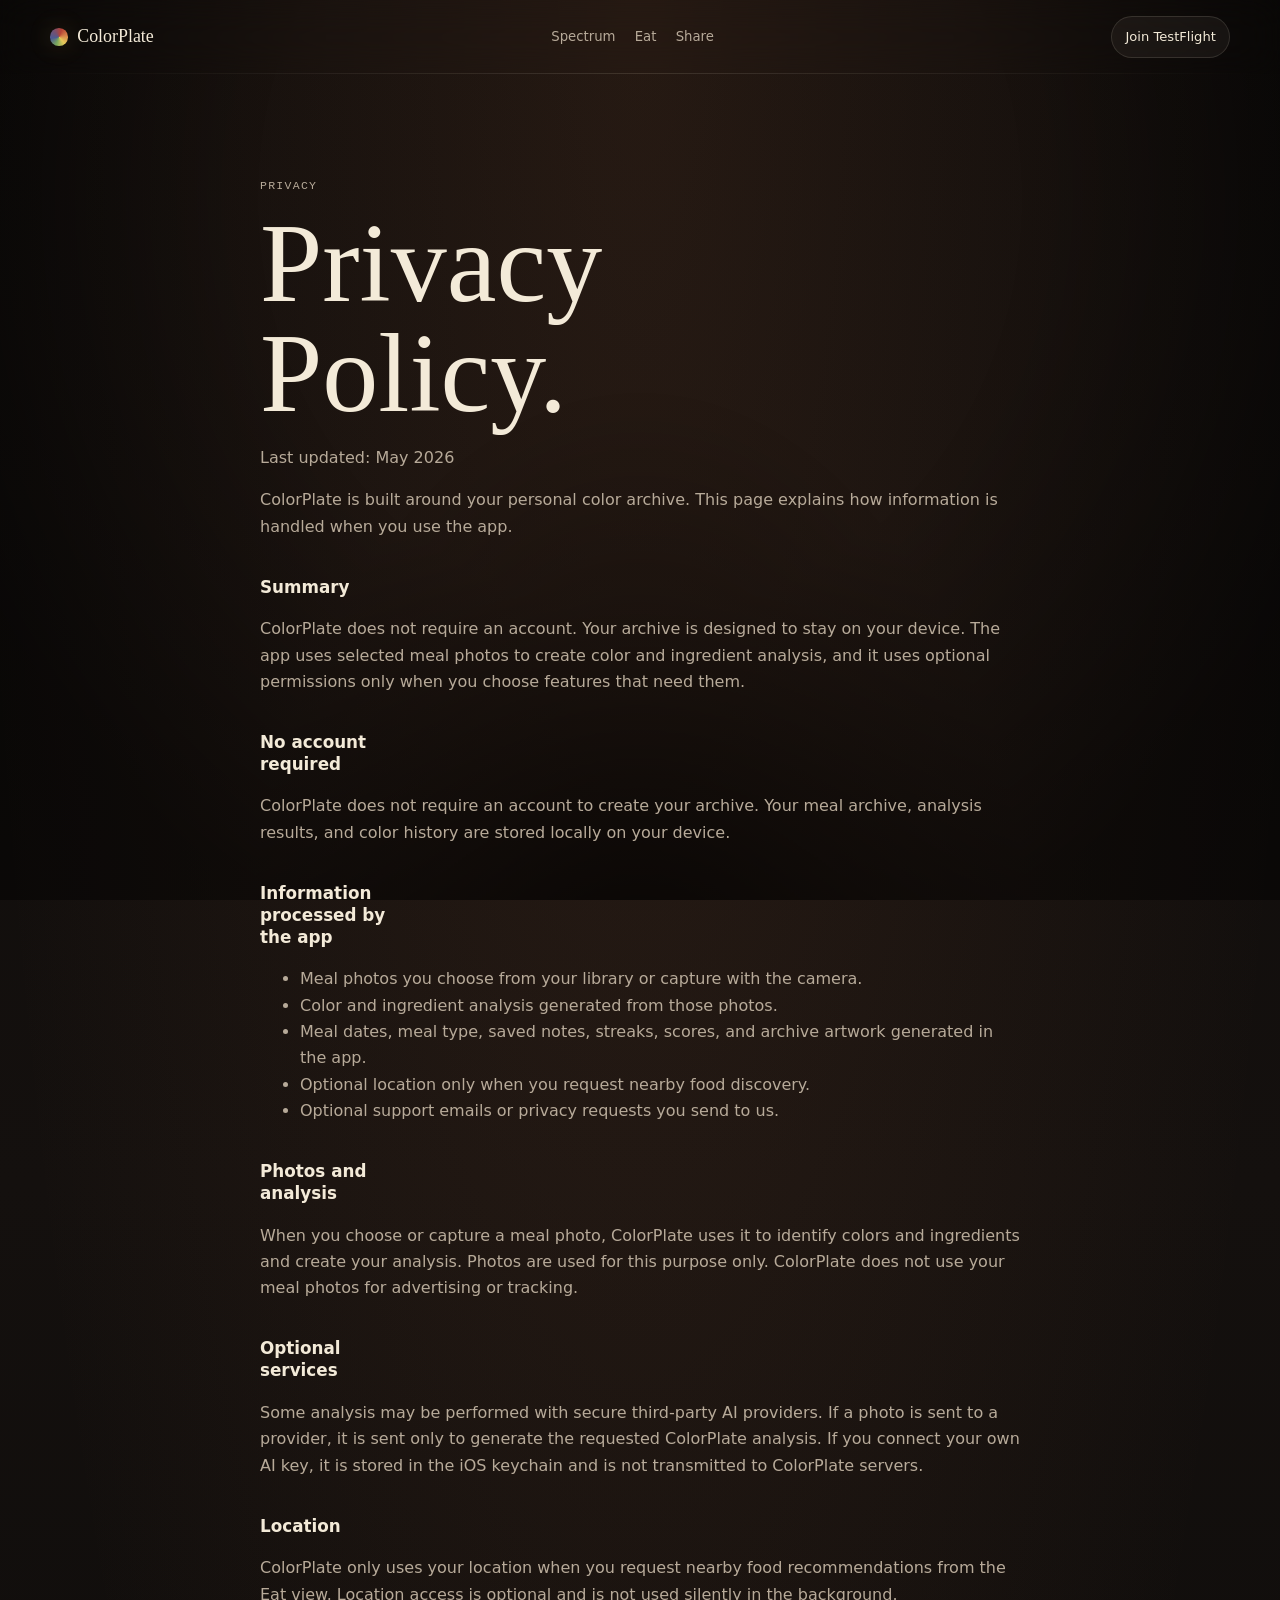
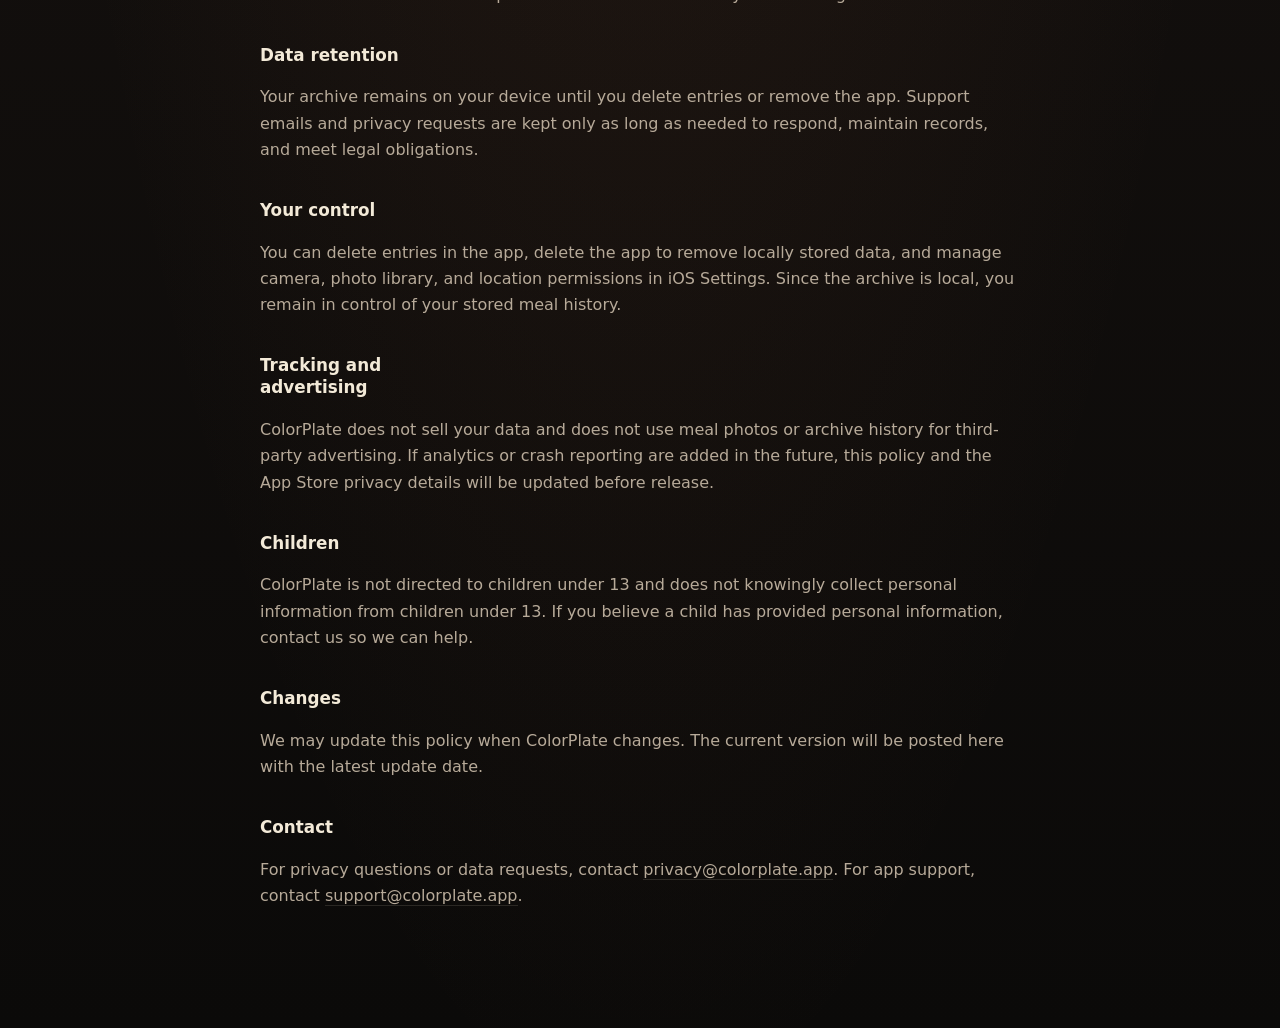
==== privacy.html @ 6c3af34b "ColorPlate landing page" ====
<!doctype html>
<html lang="en">
  <head>
    <meta charset="utf-8">
    <meta name="viewport" content="width=device-width, initial-scale=1">
    <title>Privacy Policy - ColorPlate</title>
    <meta name="theme-color" content="#0d0b0a">
    <link rel="stylesheet" href="styles.css">
  </head>
  <body class="legal-page">
    <header class="site-header" aria-label="Primary">
      <a class="wordmark" href="index.html" aria-label="ColorPlate home">
        <span class="wordmark-mark" aria-hidden="true"></span>
        ColorPlate
      </a>
      <nav class="site-nav" aria-label="Sections">
        <a href="index.html#spectrum">Spectrum</a>
        <a href="index.html#eat">Eat</a>
        <a href="index.html#share">Share</a>
      </nav>
      <a class="header-cta" href="https://testflight.apple.com/join/rWr4e8p2" target="_blank" rel="noopener">Join TestFlight</a>
    </header>

    <main class="legal-main">
      <p class="eyebrow">Privacy</p>
      <h1>Privacy Policy.</h1>
      <p>Last updated: May 2026</p>
      <p>
        ColorPlate is built around your personal color archive. This page explains how information is handled when you use the app.
      </p>

      <h2>Summary</h2>
      <p>
        ColorPlate does not require an account. Your archive is designed to stay on your device. The app uses selected meal photos to create color and ingredient analysis, and it uses optional permissions only when you choose features that need them.
      </p>

      <h2>No account required</h2>
      <p>
        ColorPlate does not require an account to create your archive. Your meal archive, analysis results, and color history are stored locally on your device.
      </p>

      <h2>Information processed by the app</h2>
      <ul>
        <li>Meal photos you choose from your library or capture with the camera.</li>
        <li>Color and ingredient analysis generated from those photos.</li>
        <li>Meal dates, meal type, saved notes, streaks, scores, and archive artwork generated in the app.</li>
        <li>Optional location only when you request nearby food discovery.</li>
        <li>Optional support emails or privacy requests you send to us.</li>
      </ul>

      <h2>Photos and analysis</h2>
      <p>
        When you choose or capture a meal photo, ColorPlate uses it to identify colors and ingredients and create your analysis. Photos are used for this purpose only. ColorPlate does not use your meal photos for advertising or tracking.
      </p>

      <h2>Optional services</h2>
      <p>
        Some analysis may be performed with secure third-party AI providers. If a photo is sent to a provider, it is sent only to generate the requested ColorPlate analysis. If you connect your own AI key, it is stored in the iOS keychain and is not transmitted to ColorPlate servers.
      </p>

      <h2>Location</h2>
      <p>
        ColorPlate only uses your location when you request nearby food recommendations from the Eat view. Location access is optional and is not used silently in the background.
      </p>

      <h2>Data retention</h2>
      <p>
        Your archive remains on your device until you delete entries or remove the app. Support emails and privacy requests are kept only as long as needed to respond, maintain records, and meet legal obligations.
      </p>

      <h2>Your control</h2>
      <p>
        You can delete entries in the app, delete the app to remove locally stored data, and manage camera, photo library, and location permissions in iOS Settings. Since the archive is local, you remain in control of your stored meal history.
      </p>

      <h2>Tracking and advertising</h2>
      <p>
        ColorPlate does not sell your data and does not use meal photos or archive history for third-party advertising. If analytics or crash reporting are added in the future, this policy and the App Store privacy details will be updated before release.
      </p>

      <h2>Children</h2>
      <p>
        ColorPlate is not directed to children under 13 and does not knowingly collect personal information from children under 13. If you believe a child has provided personal information, contact us so we can help.
      </p>

      <h2>Changes</h2>
      <p>
        We may update this policy when ColorPlate changes. The current version will be posted here with the latest update date.
      </p>

      <h2>Contact</h2>
      <p>
        For privacy questions or data requests, contact <a href="mailto:privacy@colorplate.app">privacy@colorplate.app</a>. For app support, contact <a href="mailto:support@colorplate.app">support@colorplate.app</a>.
      </p>
    </main>
  </body>
</html>
---- styles.css ----
:root {
  color-scheme: dark;
  --ink: #0d0b0a;
  --ink-soft: #15110f;
  --charcoal: #1d1916;
  --charcoal-2: #29231f;
  --ivory: #f3ead8;
  --stone: #b7aa99;
  --stone-dim: #817569;
  --line: rgba(243, 234, 216, 0.13);
  --glass: rgba(243, 234, 216, 0.055);
  --glow: rgba(226, 184, 110, 0.22);
  --red: #b74235;
  --orange: #d9864b;
  --yellow: #e6c95a;
  --green: #79a85d;
  --moss: #49673c;
  --blue: #4d5b92;
  --violet: #745071;
  --serif: "Iowan Old Style", "New York", "Times New Roman", serif;
  --sans: Inter, ui-sans-serif, system-ui, -apple-system, BlinkMacSystemFont, "Segoe UI", sans-serif;
  --mono: "SFMono-Regular", "SF Mono", Consolas, "Liberation Mono", monospace;
  --max: 1180px;
}

* {
  box-sizing: border-box;
}

html {
  scroll-behavior: smooth;
  overflow-x: hidden;
}

body {
  margin: 0;
  background:
    radial-gradient(ellipse at 50% 0%, rgba(214, 128, 80, 0.12), transparent 42rem),
    linear-gradient(180deg, #0d0b0a 0%, #14100e 45%, #0b0a09 100%);
  color: var(--ivory);
  font-family: var(--sans);
  font-size: 16px;
  line-height: 1.65;
  overflow-x: hidden;
}

body::before {
  content: "";
  position: fixed;
  inset: 0;
  pointer-events: none;
  z-index: -1;
  opacity: 0.26;
  background-image:
    linear-gradient(rgba(255,255,255,0.025) 1px, transparent 1px),
    linear-gradient(90deg, rgba(255,255,255,0.018) 1px, transparent 1px);
  background-size: 42px 42px;
  mask-image: linear-gradient(to bottom, black, transparent 78%);
}

body::after {
  content: "";
  position: fixed;
  inset: 0;
  z-index: -1;
  pointer-events: none;
  background:
    radial-gradient(ellipse at 50% 22%, transparent 0 42%, rgba(0, 0, 0, 0.42) 82%),
    radial-gradient(ellipse at 50% 115%, rgba(0, 0, 0, 0.64), transparent 44%);
}

img {
  display: block;
  max-width: 100%;
  height: auto;
}

a {
  color: inherit;
  text-decoration: none;
}

button {
  font: inherit;
}

.skip-link {
  position: fixed;
  left: 1rem;
  top: 1rem;
  z-index: 50;
  transform: translateY(-150%);
  background: var(--ivory);
  color: var(--ink);
  padding: 0.6rem 0.9rem;
  border-radius: 8px;
}

.skip-link:focus {
  transform: translateY(0);
}

.site-shell {
  width: 100%;
  margin: 0 auto;
}

.site-header {
  position: sticky;
  top: 0;
  z-index: 20;
  display: flex;
  align-items: center;
  justify-content: space-between;
  gap: 1rem;
  width: 100%;
  margin: 0 auto;
  padding: 1rem max(1rem, calc((100vw - var(--max)) / 2));
  backdrop-filter: blur(18px);
}

.site-header::after {
  content: "";
  position: absolute;
  left: 0;
  right: 0;
  bottom: 0;
  height: 1px;
  background: linear-gradient(90deg, transparent, var(--line), transparent);
}

.wordmark,
.header-cta,
.button,
.site-nav a,
.legal-links a {
  transition: color 180ms ease, border-color 180ms ease, background 180ms ease, transform 180ms ease;
}

.wordmark {
  display: inline-flex;
  align-items: center;
  gap: 0.6rem;
  font-family: var(--serif);
  font-size: 1.12rem;
  color: var(--ivory);
}

.wordmark-mark {
  width: 1.1rem;
  height: 1.1rem;
  border-radius: 50%;
  background:
    conic-gradient(from 20deg, var(--red), var(--orange), var(--yellow), var(--green), var(--blue), var(--violet), var(--red));
  box-shadow: 0 0 24px rgba(230, 201, 90, 0.18);
}

.site-nav {
  display: none;
  align-items: center;
  gap: 1.2rem;
  color: var(--stone);
  font-size: 0.83rem;
}

.site-nav a {
  position: relative;
}

.site-nav a::after {
  content: "";
  position: absolute;
  left: 0;
  right: 0;
  bottom: -0.45rem;
  height: 1px;
  transform: scaleX(0);
  transform-origin: center;
  background: linear-gradient(90deg, transparent, rgba(243, 234, 216, 0.72), transparent);
  box-shadow: 0 0 18px rgba(230, 201, 90, 0.16);
  transition: transform 260ms ease;
}

.site-nav a:hover,
.legal-links a:hover {
  color: var(--ivory);
}

.site-nav a:hover::after {
  transform: scaleX(1);
}

.header-cta {
  border: 1px solid var(--line);
  border-radius: 999px;
  color: var(--ivory);
  font-size: 0.82rem;
  padding: 0.56rem 0.82rem;
  background: rgba(243, 234, 216, 0.05);
}

.header-cta:hover,
.button:hover {
  transform: translateY(-1px);
}

.section-grid,
.content-section {
  width: 100%;
  margin: 0 auto;
  padding-left: max(1rem, calc((100vw - var(--max)) / 2));
  padding-right: max(1rem, calc((100vw - var(--max)) / 2));
}

.section-grid {
  display: grid;
  gap: clamp(2.2rem, 6vw, 5rem);
}

.content-section {
  padding-block: clamp(4.5rem, 10vw, 8rem);
}

.hero {
  position: relative;
  isolation: isolate;
  width: 100%;
  max-width: none;
  min-height: calc(100svh - 4.5rem);
  padding: clamp(2rem, 5vw, 4rem) 0 clamp(3rem, 7vw, 6rem);
  padding-left: max(1rem, calc((100vw - var(--max)) / 2));
  padding-right: max(1rem, calc((100vw - var(--max)) / 2));
  align-items: start;
  overflow: clip;
  contain: paint;
}

.hero > * {
  min-width: 0;
}

.hero::after {
  content: "";
  position: absolute;
  left: calc(50% - 50vw);
  right: calc(50% - 50vw);
  bottom: 0;
  height: 1px;
  background: linear-gradient(90deg, transparent, rgba(243, 234, 216, 0.18), transparent);
}

.hero-copy {
  position: relative;
  z-index: 3;
}

.hero-atmosphere {
  position: absolute;
  inset: -18% 0 -12%;
  z-index: -2;
  overflow: hidden;
  pointer-events: none;
}

.pigment-blob,
.ambient-ribbon {
  position: absolute;
  display: block;
  will-change: transform, opacity;
}

.pigment-blob {
  width: clamp(18rem, 34vw, 34rem);
  aspect-ratio: 1;
  border-radius: 50%;
  opacity: 0.26;
  filter: blur(58px) saturate(0.82);
  mix-blend-mode: screen;
}

.pigment-blob-red {
  left: 45%;
  top: 25%;
  background: radial-gradient(circle, rgba(183, 66, 53, 0.82), rgba(217, 134, 75, 0.22) 42%, transparent 70%);
  animation: pigmentDriftOne 22s ease-in-out infinite alternate;
}

.pigment-blob-gold {
  left: 22%;
  top: 48%;
  width: clamp(16rem, 26vw, 27rem);
  background: radial-gradient(circle, rgba(230, 201, 90, 0.58), rgba(121, 168, 93, 0.18) 48%, transparent 72%);
  animation: pigmentDriftTwo 26s ease-in-out infinite alternate;
}

.pigment-blob-violet {
  right: 0;
  top: 32%;
  width: clamp(17rem, 28vw, 29rem);
  background: radial-gradient(circle, rgba(77, 91, 146, 0.62), rgba(116, 80, 113, 0.24) 50%, transparent 74%);
  animation: pigmentDriftThree 28s ease-in-out infinite alternate;
}

.ambient-ribbon {
  width: min(88vw, 64rem);
  height: 6.5rem;
  border-radius: 999px;
  opacity: 0.18;
  filter: blur(20px) saturate(0.78);
  background:
    linear-gradient(90deg,
      transparent,
      rgba(183, 66, 53, 0.55),
      rgba(230, 201, 90, 0.46),
      rgba(121, 168, 93, 0.38),
      rgba(77, 91, 146, 0.45),
      transparent);
}

.ambient-ribbon-one {
  left: 3%;
  top: 18%;
  transform: rotate(-11deg);
  animation: ribbonFloatOne 24s ease-in-out infinite alternate;
}

.ambient-ribbon-two {
  right: -15%;
  top: 56%;
  opacity: 0.13;
  transform: rotate(8deg);
  animation: ribbonFloatTwo 27s ease-in-out infinite alternate;
}

.ambient-ribbon-three {
  left: 21%;
  bottom: 9%;
  width: min(66vw, 48rem);
  opacity: 0.11;
  transform: rotate(-4deg);
  animation: ribbonFloatThree 32s ease-in-out infinite alternate;
}

.hero-story-ribbon {
  position: absolute;
  left: max(1rem, calc((100% - var(--max)) / 2));
  top: clamp(7rem, 18vh, 12rem);
  z-index: 1;
  width: min(72vw, 48rem);
  height: 3rem;
  pointer-events: none;
}

.story-dot,
.story-line {
  position: absolute;
  left: 0;
  top: 50%;
  display: block;
  transform: translateY(-50%);
}

.story-dot {
  width: 0.78rem;
  height: 0.78rem;
  border-radius: 50%;
  background: #e6c95a;
  box-shadow: 0 0 24px rgba(230, 201, 90, 0.38);
}

.story-line {
  width: 100%;
  height: 1rem;
  border-radius: 999px;
  transform-origin: left center;
  background:
    linear-gradient(90deg,
      rgba(183, 66, 53, 0.8),
      rgba(217, 134, 75, 0.78),
      rgba(230, 201, 90, 0.74),
      rgba(121, 168, 93, 0.62),
      rgba(77, 91, 146, 0.58),
      rgba(116, 80, 113, 0));
  filter: blur(8px) saturate(0.8);
  opacity: 0;
  transform: translateY(-50%) scaleX(0);
}

.eyebrow,
.step-label,
.quiet-stats dt,
.site-footer,
.poster-card footer,
.poster-card p {
  font-family: var(--mono);
  letter-spacing: 0.11em;
  text-transform: uppercase;
}

.eyebrow {
  margin: 0 0 0.9rem;
  color: var(--stone-dim);
  font-size: 0.72rem;
}

h1,
h2,
h3,
p {
  margin-top: 0;
}

h1,
h2 {
  font-family: var(--serif);
  font-weight: 400;
  line-height: 0.98;
  letter-spacing: 0;
}

h1 {
  max-width: 17ch;
  margin-bottom: 1rem;
  font-size: clamp(3.05rem, 6.4vw, 5rem);
}

h2 {
  max-width: 12ch;
  margin-bottom: 1.1rem;
  font-size: clamp(2.7rem, 8vw, 6.4rem);
}

h3 {
  font-family: var(--serif);
  font-size: 1.45rem;
  font-weight: 400;
  line-height: 1.15;
}

.hero-subhead,
.section-heading p,
.feature-copy p,
.privacy-panel p,
.final-panel p {
  max-width: 38rem;
  color: var(--stone);
  font-size: clamp(1rem, 1.8vw, 1.18rem);
}

.cta-row {
  display: flex;
  flex-wrap: wrap;
  gap: 0.75rem;
  margin-top: 1.55rem;
}

.button {
  display: inline-flex;
  align-items: center;
  justify-content: center;
  min-height: 3rem;
  border-radius: 999px;
  padding: 0.82rem 1.15rem;
  cursor: pointer;
  white-space: nowrap;
  will-change: transform, box-shadow;
}

.button-primary {
  border: 1px solid rgba(243, 234, 216, 0.58);
  background: var(--ivory);
  color: var(--ink);
  box-shadow: 0 16px 50px rgba(243, 234, 216, 0.12);
}

.button-primary:hover {
  box-shadow:
    0 18px 55px rgba(243, 234, 216, 0.16),
    0 0 30px rgba(230, 201, 90, 0.14);
}

.button-secondary {
  border: 1px solid var(--line);
  background: rgba(243, 234, 216, 0.04);
  color: var(--ivory);
}

.button-secondary:hover,
.header-cta:hover {
  border-color: rgba(243, 234, 216, 0.28);
  background: rgba(243, 234, 216, 0.075);
  box-shadow: 0 0 34px rgba(230, 201, 90, 0.08);
}

.hero-visual,
.spectrum-visual,
.eat-visual {
  position: relative;
  display: grid;
  place-items: center;
  min-height: 38rem;
}

.hero-visual {
  min-height: 43rem;
  perspective: 1100px;
}

.spectral-ribbon {
  position: absolute;
  pointer-events: none;
}

.hero-stream {
  left: 50%;
  top: 44%;
  width: min(92vw, 56rem);
  height: 13rem;
  transform: translate(-50%, -50%) rotate(-9deg);
  filter: blur(0.2px);
  opacity: 0.78;
}

.hero-stream span {
  display: block;
  width: 100%;
  height: 100%;
  border-radius: 999px;
  background:
    linear-gradient(90deg,
      rgba(115, 48, 57, 0) 0%,
      rgba(183, 66, 53, 0.54) 10%,
      rgba(217, 134, 75, 0.58) 24%,
      rgba(230, 201, 90, 0.5) 38%,
      rgba(121, 168, 93, 0.46) 52%,
      rgba(73, 103, 60, 0.46) 64%,
      rgba(77, 91, 146, 0.52) 78%,
      rgba(116, 80, 113, 0.48) 90%,
      rgba(116, 80, 113, 0) 100%);
  filter: blur(22px) saturate(0.86);
  animation: ribbonDrift 16s ease-in-out infinite alternate;
}

.hero-kicker,
.hero-line,
.hero-subhead,
.hero .cta-row {
  will-change: transform, opacity, filter;
}

.hero-line {
  display: block;
  overflow: hidden;
}

.hero-line span {
  display: block;
}

.plate-sequence {
  position: absolute;
  left: 4%;
  top: 14%;
  width: 12rem;
  aspect-ratio: 1;
  opacity: 0.72;
}

.blank-plate,
.plate-pigment {
  position: absolute;
  inset: 0;
  border-radius: 50%;
}

.blank-plate {
  background:
    radial-gradient(circle at 48% 48%, rgba(243, 234, 216, 0.12), rgba(243, 234, 216, 0.04) 54%, transparent 56%),
    radial-gradient(circle, transparent 62%, rgba(243, 234, 216, 0.16) 63%, transparent 67%);
  animation: plateSettle 2.2s ease both;
}

.plate-pigment {
  inset: 14%;
  background:
    conic-gradient(from 70deg, var(--red), var(--orange), var(--yellow), var(--green), var(--blue), var(--violet), var(--red));
  filter: blur(18px) saturate(0.76);
  opacity: 0;
  animation: pigmentBloom 4.8s ease 0.65s both;
}

.phone {
  --phone-frame: 0.84rem;
  --phone-radius: 3.18rem;
  --phone-screen-radius: 2.38rem;
  position: relative;
  margin: 0;
  width: min(78vw, 21rem);
  border: 1px solid rgba(243, 234, 216, 0.18);
  border-radius: var(--phone-radius);
  padding: var(--phone-frame);
  background:
    linear-gradient(145deg, rgba(243, 234, 216, 0.22), rgba(243, 234, 216, 0.055) 30%, rgba(0, 0, 0, 0.62) 72%),
    #100d0c;
  box-shadow:
    0 34px 110px rgba(0, 0, 0, 0.58),
    0 0 80px rgba(217, 134, 75, 0.1),
    inset 0 0 0 1px rgba(255, 255, 255, 0.055),
    inset 0 -18px 38px rgba(0, 0, 0, 0.38);
  transform-style: preserve-3d;
  will-change: transform;
}

.phone::before {
  content: "";
  position: absolute;
  inset: 0.28rem;
  border-radius: calc(var(--phone-radius) - 0.28rem);
  pointer-events: none;
  border: 1px solid rgba(255, 255, 255, 0.06);
  box-shadow:
    inset 0 1px 0 rgba(255, 255, 255, 0.12),
    inset 0 -1px 0 rgba(0, 0, 0, 0.5);
}

.phone::after {
  content: "";
  position: absolute;
  inset: var(--phone-frame);
  z-index: 3;
  border-radius: var(--phone-screen-radius);
  pointer-events: none;
  box-shadow:
    inset 0 0 0 1px rgba(255, 255, 255, 0.09),
    inset 0 0 0 2px rgba(0, 0, 0, 0.18),
    inset 0 0 42px rgba(243, 234, 216, 0.035);
}

.phone img,
.phone-screen img {
  width: 100%;
  aspect-ratio: 1284 / 2778;
  object-fit: cover;
  object-position: center center;
  border-radius: var(--phone-screen-radius);
  background:
    radial-gradient(circle at 50% 18%, rgba(243, 234, 216, 0.08), transparent 30%),
    #070605;
}

.phone-screen {
  position: relative;
  overflow: hidden;
  border-radius: var(--phone-screen-radius);
  background:
    radial-gradient(circle at 52% 14%, rgba(243, 234, 216, 0.08), transparent 32%),
    linear-gradient(180deg, #17100d, #080706 70%);
  transform: translateZ(18px);
}

.phone-screen::after {
  content: "";
  position: absolute;
  inset: -20% -55%;
  pointer-events: none;
  background:
    linear-gradient(105deg,
      transparent 0 32%,
      rgba(243, 234, 216, 0.08) 39%,
      rgba(230, 201, 90, 0.08) 44%,
      rgba(77, 91, 146, 0.07) 49%,
      transparent 58% 100%);
  mix-blend-mode: screen;
  transform: translateX(-34%);
  animation: screenShimmer 7.5s ease-in-out 1.2s infinite;
}

.phone-screen-glow {
  position: absolute;
  inset: 12% -18% 22%;
  z-index: -1;
  border-radius: 50%;
  background:
    radial-gradient(circle, rgba(230, 201, 90, 0.2), transparent 58%),
    radial-gradient(circle at 68% 58%, rgba(77, 91, 146, 0.18), transparent 50%);
  filter: blur(34px);
  opacity: 0.7;
}

.phone-reflection {
  position: absolute;
  left: 12%;
  right: 12%;
  bottom: -4.6rem;
  z-index: -2;
  height: 5.6rem;
  border-radius: 50%;
  background:
    radial-gradient(ellipse, rgba(230, 201, 90, 0.18), rgba(183, 66, 53, 0.1) 42%, transparent 72%);
  filter: blur(22px);
  transform: rotate(-5deg);
  opacity: 0.72;
}

.phone-speaker {
  position: absolute;
  top: calc(var(--phone-frame) + 0.44rem);
  left: 50%;
  z-index: 5;
  width: 4.3rem;
  height: 0.28rem;
  transform: translateX(-50%);
  border-radius: 999px;
  background: rgba(10, 8, 7, 0.72);
}

.phone-hero {
  z-index: 3;
  transform:
    translate3d(0, calc(var(--parallax-y, 0) + var(--float-y, 0px) + var(--intro-y, 0px)), 0)
    rotateX(var(--tilt-x, 0deg))
    rotateY(var(--tilt-y, 0deg))
    rotateZ(1.5deg);
  transition: transform 360ms ease-out;
}

.phone-feature {
  width: min(72vw, 18.5rem);
  transform: translate3d(0, var(--parallax-y, 0), 0);
}

.scroll-cue {
  position: absolute;
  left: 50%;
  top: calc(100svh - 9rem);
  bottom: auto;
  z-index: 4;
  display: inline-grid;
  justify-items: center;
  gap: 0.65rem;
  transform: translate(-50%, var(--cue-y, 0px));
  color: var(--stone-dim);
  font-family: var(--mono);
  font-size: 0.62rem;
  letter-spacing: 0.13em;
  text-transform: uppercase;
}

.scroll-cue i {
  position: relative;
  display: block;
  width: 1px;
  height: 2.6rem;
  overflow: hidden;
  background: rgba(243, 234, 216, 0.16);
}

.scroll-cue i::after {
  content: "";
  position: absolute;
  left: 0;
  top: -42%;
  width: 1px;
  height: 42%;
  background: rgba(243, 234, 216, 0.72);
  animation: scrollLine 2.4s ease-in-out infinite;
}

.concept {
  padding-top: clamp(5rem, 10vw, 8rem);
}

.section-heading {
  display: grid;
  gap: 0.4rem;
  margin-bottom: clamp(2rem, 5vw, 3.5rem);
}

.section-heading h2 {
  max-width: 13ch;
}

.analysis-showcase {
  position: relative;
  display: grid;
  gap: clamp(1.4rem, 5vw, 3rem);
  align-items: center;
  min-height: 38rem;
}

.analysis-showcase::before {
  content: "";
  position: absolute;
  inset: 12% -8% 0;
  z-index: -1;
  background:
    radial-gradient(circle at 32% 38%, rgba(183, 66, 53, 0.16), transparent 18rem),
    radial-gradient(circle at 70% 56%, rgba(77, 91, 146, 0.16), transparent 20rem);
  filter: blur(10px);
}

.phone-analysis {
  width: min(72vw, 18.8rem);
  justify-self: center;
  transform: translate3d(0, var(--parallax-y, 0), 0) rotate(-1.5deg);
}

.ingredient-analysis-card {
  position: relative;
  overflow: hidden;
  border: 1px solid var(--line);
  border-radius: 8px;
  padding: clamp(3rem, 6vw, 4rem) clamp(1rem, 4vw, 1.35rem) clamp(1rem, 4vw, 1.35rem);
  background:
    linear-gradient(155deg, rgba(243, 234, 216, 0.08), transparent 46%),
    rgba(243, 234, 216, 0.035);
  backdrop-filter: blur(16px);
  box-shadow: 0 26px 90px rgba(0, 0, 0, 0.3);
}

.ingredient-analysis-card h3 {
  max-width: 12rem;
  margin-bottom: 0.75rem;
}

.ingredient-analysis-card p {
  max-width: 24rem;
  margin-bottom: 1.35rem;
  color: var(--stone);
}

.ingredient-list {
  display: grid;
  gap: 0.2rem;
  margin: 1.25rem 0 0;
  padding: 0;
  list-style: none;
}

.ingredient-list li {
  display: grid;
  grid-template-columns: auto 1fr auto;
  gap: 0.7rem;
  align-items: center;
  min-height: 2.45rem;
  border-top: 1px solid rgba(243, 234, 216, 0.09);
  color: var(--stone);
}

.ingredient-list li:first-child {
  border-top: 0;
}

.ingredient-list span {
  width: 0.82rem;
  height: 0.82rem;
  border-radius: 50%;
  background: var(--c);
  box-shadow: 0 0 18px color-mix(in srgb, var(--c), transparent 58%);
}

.ingredient-list strong {
  color: var(--ivory);
  font-weight: 500;
}

.ingredient-list em {
  color: var(--stone-dim);
  font-family: var(--mono);
  font-size: 0.7rem;
  font-style: normal;
}

.trace-sequence {
  display: grid;
  gap: 1rem;
}

.trace-card {
  position: relative;
  min-height: 17rem;
  overflow: hidden;
  border: 1px solid var(--line);
  border-radius: 8px;
  background: rgba(243, 234, 216, 0.035);
  padding: 1rem;
}

.trace-card::after {
  content: "";
  position: absolute;
  inset: 0;
  background: linear-gradient(160deg, rgba(243, 234, 216, 0.08), transparent 42%);
  pointer-events: none;
}

.trace-card img {
  width: 100%;
  height: 14rem;
  margin-top: 2.4rem;
  object-fit: cover;
  border-radius: 6px;
  filter: saturate(0.9) contrast(0.94);
}

.meal-photo-visual {
  position: relative;
  width: 100%;
  height: 14rem;
  margin-top: 2.4rem;
  overflow: hidden;
  border-radius: 6px;
  background:
    linear-gradient(145deg, rgba(243, 234, 216, 0.16), transparent 38%),
    radial-gradient(circle at 52% 50%, rgba(243, 234, 216, 0.16), transparent 34%),
    linear-gradient(180deg, #201915, #0d0b0a);
}

.meal-photo-visual::after {
  content: "";
  position: absolute;
  inset: 0;
  background-image:
    linear-gradient(rgba(255,255,255,0.035) 1px, transparent 1px),
    linear-gradient(90deg, rgba(255,255,255,0.02) 1px, transparent 1px);
  background-size: 18px 18px;
  opacity: 0.18;
}

.plate-study {
  position: absolute;
  left: 50%;
  top: 50%;
  width: 9.6rem;
  aspect-ratio: 1;
  transform: translate(-50%, -50%);
  border-radius: 50%;
  background:
    radial-gradient(circle, rgba(238, 226, 205, 0.16) 0 38%, transparent 39%),
    radial-gradient(circle, transparent 0 59%, rgba(238, 226, 205, 0.32) 60% 62%, rgba(238, 226, 205, 0.05) 63% 72%, transparent 73%);
  box-shadow: 0 20px 60px rgba(0, 0, 0, 0.42);
}

.food-shape {
  position: absolute;
  z-index: 1;
  border-radius: 999px;
  filter: saturate(0.86) blur(0.2px);
  box-shadow: inset 0 1px rgba(255, 255, 255, 0.16);
}

.food-shape.tomato {
  left: 35%;
  top: 42%;
  width: 4rem;
  height: 2.3rem;
  background: #b74235;
  transform: rotate(-18deg);
}

.food-shape.citrus {
  left: 49%;
  top: 35%;
  width: 3.4rem;
  height: 2.5rem;
  background: #d9864b;
  transform: rotate(20deg);
}

.food-shape.greens {
  left: 45%;
  top: 52%;
  width: 4.8rem;
  height: 2.7rem;
  background: #79a85d;
  transform: rotate(-4deg);
}

.food-shape.violet {
  left: 56%;
  top: 50%;
  width: 3rem;
  height: 2.1rem;
  background: #745071;
  transform: rotate(24deg);
}

.step-label {
  position: absolute;
  left: 1rem;
  top: 1rem;
  z-index: 2;
  color: var(--stone-dim);
  font-size: 0.66rem;
}

.extract-card,
.archive-card {
  display: grid;
  align-content: center;
  gap: 2rem;
}

.color-swatches {
  display: grid;
  grid-template-columns: repeat(3, 1fr);
  gap: 0.7rem;
  margin-top: 2.4rem;
}

.color-swatches i {
  min-height: 4.7rem;
  border-radius: 6px;
  background: var(--c);
  box-shadow: inset 0 1px rgba(255, 255, 255, 0.18);
  opacity: 0.88;
}

.analysis-ribbon {
  display: flex;
  width: 100%;
  min-height: 1.35rem;
  overflow: hidden;
  border-radius: 999px;
  background: rgba(255, 255, 255, 0.05);
}

.analysis-ribbon span {
  flex: 0 0 var(--w);
  background: var(--c);
}

.mini-archive {
  display: grid;
  gap: 0.85rem;
  margin-top: 2.4rem;
}

.mini-archive span,
.poster-ribbons span {
  height: 1.3rem;
  border-radius: 999px;
  background:
    linear-gradient(90deg,
      #753138 0 13%,
      #c56d3b 13% 28%,
      #d9bf54 28% 45%,
      #6f9b58 45% 63%,
      #4a613b 63% 75%,
      #4f5b8a 75% 88%,
      #72506e 88% 100%);
  filter: saturate(0.86);
}

.mini-archive span:nth-child(2),
.poster-ribbons span:nth-child(4) {
  background:
    linear-gradient(90deg,
      #51342f 0 18%,
      #a57631 18% 35%,
      #b7883c 35% 54%,
      #4f7442 54% 70%,
      #49346c 70% 100%);
}

.mini-archive span:nth-child(3),
.poster-ribbons span:nth-child(7) {
  background:
    linear-gradient(90deg,
      #8b3b2d 0 19%,
      #f28b52 19% 36%,
      #e5d7bc 36% 51%,
      #536d44 51% 70%,
      #262237 70% 100%);
}

.feature-section {
  padding-block: clamp(4.5rem, 10vw, 8rem);
  align-items: center;
  border-top: 1px solid rgba(243, 234, 216, 0.08);
}

.feature-copy {
  align-self: center;
}

.quiet-stats {
  display: grid;
  gap: 0.75rem;
  margin: 2rem 0 0;
}

.quiet-stats div {
  border-top: 1px solid var(--line);
  padding-top: 0.8rem;
}

.quiet-stats dt {
  color: var(--stone-dim);
  font-size: 0.62rem;
}

.quiet-stats dd {
  margin: 0.2rem 0 0;
  color: var(--ivory);
  font-family: var(--serif);
  font-size: 1.45rem;
}

.spectrum-panel {
  position: absolute;
  right: 0;
  bottom: 2.7rem;
  width: min(46vw, 18rem);
  border: 1px solid var(--line);
  border-radius: 8px;
  padding: 1rem;
  background: rgba(16, 13, 11, 0.72);
  backdrop-filter: blur(16px);
}

.score-ring {
  display: grid;
  place-items: center;
  width: 6.4rem;
  aspect-ratio: 1;
  margin: 0 auto 1rem;
  border-radius: 50%;
  background:
    radial-gradient(circle, var(--ink) 54%, transparent 55%),
    conic-gradient(var(--red), var(--orange), var(--yellow), var(--green), var(--blue), var(--violet), rgba(255,255,255,0.12));
}

.score-ring span {
  font-family: var(--serif);
  font-size: 2.1rem;
}

.atlas-grid {
  display: grid;
  grid-template-columns: repeat(8, 1fr);
  gap: 0.25rem;
}

.atlas-grid i {
  aspect-ratio: 1;
  border-radius: 3px;
  background: rgba(255, 255, 255, 0.08);
}

.atlas-grid i:nth-child(8n+1) { background: #b74235; }
.atlas-grid i:nth-child(8n+2) { background: #d9864b; }
.atlas-grid i:nth-child(8n+3) { background: #e6c95a; }
.atlas-grid i:nth-child(8n+4) { background: #79a85d; }
.atlas-grid i:nth-child(8n+5) { background: #49673c; }
.atlas-grid i:nth-child(8n+6) { background: #8f7b63; }
.atlas-grid i:nth-child(8n+7) { background: #4d5b92; }
.atlas-grid i:nth-child(8n+8) { background: #745071; }
.atlas-grid i:nth-child(3n) { opacity: 0.34; }
.atlas-grid i:nth-child(5n) { opacity: 0.58; }

.ingredient-stack {
  display: flex;
  flex-wrap: wrap;
  gap: 0.55rem;
  margin-top: 2rem;
}

.ingredient-stack span {
  display: inline-flex;
  align-items: center;
  gap: 0.45rem;
  min-height: 2.4rem;
  border: 1px solid var(--line);
  border-radius: 999px;
  padding: 0.48rem 0.72rem;
  color: var(--stone);
  font-size: 0.86rem;
}

.ingredient-stack span::before {
  content: "";
  width: 0.72rem;
  height: 0.72rem;
  border-radius: 50%;
  background: var(--c);
  box-shadow: 0 0 18px color-mix(in srgb, var(--c), transparent 55%);
}

.eat-visual .phone {
  justify-self: end;
}

.dish-card {
  position: absolute;
  left: 0;
  bottom: 4rem;
  width: min(64vw, 21rem);
  border: 1px solid var(--line);
  border-radius: 8px;
  padding: 2.9rem 1rem 1rem;
  background: rgba(16, 13, 11, 0.74);
  backdrop-filter: blur(18px);
  box-shadow: 0 28px 80px rgba(0, 0, 0, 0.32);
}

.dish-card h3 {
  max-width: 14rem;
  margin-bottom: 1rem;
}

.share-section {
  border-top: 1px solid rgba(243, 234, 216, 0.08);
}

.poster-grid {
  display: grid;
  gap: 1rem;
}

.poster-card {
  position: relative;
  min-height: 28rem;
  overflow: hidden;
  border: 1px solid var(--line);
  border-radius: 8px;
  background: rgba(243, 234, 216, 0.04);
  padding: 1rem;
}

.poster-card p {
  position: relative;
  z-index: 2;
  color: var(--stone);
  font-size: 0.65rem;
}

.poster-card img {
  position: absolute;
  inset: 3rem 1rem 1rem;
  width: calc(100% - 2rem);
  height: calc(100% - 4rem);
  object-fit: cover;
  border-radius: 6px;
}

.poster-ribbons {
  position: absolute;
  left: 1rem;
  right: 1rem;
  top: 5rem;
  display: grid;
  gap: 0.58rem;
}

.poster-card footer {
  position: absolute;
  left: 1rem;
  bottom: 1rem;
  color: var(--stone-dim);
  font-size: 0.62rem;
}

.poster-archive {
  background:
    linear-gradient(180deg, rgba(243, 234, 216, 0.06), transparent 40%),
    #100d0b;
}

.poster-spectrum img,
.poster-year img {
  filter: saturate(0.9) contrast(0.94);
}

.privacy-section {
  border-top: 1px solid rgba(243, 234, 216, 0.08);
}

.privacy-panel,
.app-store-panel,
.final-panel {
  max-width: 52rem;
}

.privacy-panel h2,
.app-store-panel h2,
.final-panel h2 {
  max-width: 14ch;
}

.legal-links {
  display: flex;
  flex-wrap: wrap;
  gap: 0.8rem;
  margin-top: 1.8rem;
}

.legal-links a {
  border-bottom: 1px solid rgba(243, 234, 216, 0.28);
  color: var(--stone);
}

.app-store-section {
  border-top: 1px solid rgba(243, 234, 216, 0.08);
  padding-top: clamp(3rem, 7vw, 5rem);
}

.app-store-panel {
  max-width: 64rem;
}

.compliance-grid {
  display: grid;
  gap: 0.8rem;
  margin-top: clamp(1.8rem, 4vw, 2.8rem);
}

.compliance-grid article {
  border: 1px solid var(--line);
  border-radius: 8px;
  padding: 1rem;
  background:
    linear-gradient(150deg, rgba(243, 234, 216, 0.07), transparent 52%),
    rgba(243, 234, 216, 0.03);
}

.compliance-grid span {
  display: block;
  margin-bottom: 1.8rem;
  color: var(--stone-dim);
  font-family: var(--mono);
  font-size: 0.68rem;
  letter-spacing: 0.11em;
}

.compliance-grid h3 {
  margin-bottom: 0.65rem;
}

.compliance-grid p {
  margin-bottom: 0;
  color: var(--stone);
}

.final-cta {
  padding-top: clamp(3rem, 7vw, 5rem);
}

.final-panel {
  position: relative;
  overflow: hidden;
  border-top: 1px solid var(--line);
  padding-top: clamp(2rem, 5vw, 3rem);
}

.final-panel::after {
  content: "";
  display: block;
  width: 100%;
  height: 1.35rem;
  margin-top: clamp(3rem, 6vw, 5rem);
  border-radius: 999px;
  background:
    linear-gradient(90deg,
      #733039,
      #c06932,
      #ebd85a,
      #68a85b,
      #4a6937,
      #4c5a91,
      #775170);
  filter: saturate(0.85) blur(0.15px);
}

.site-footer {
  display: flex;
  flex-direction: column;
  gap: 1rem;
  width: min(var(--max), calc(100% - 2rem));
  margin: 0 auto;
  border-top: 1px solid var(--line);
  padding: 2rem 0 3rem;
  color: var(--stone-dim);
  font-size: 0.62rem;
}

.site-footer div {
  display: grid;
  gap: 0.25rem;
}

.site-footer nav {
  display: flex;
  flex-wrap: wrap;
  gap: 0.8rem;
  color: var(--stone);
}

.site-footer nav a {
  border-bottom: 1px solid rgba(243, 234, 216, 0.24);
}

.site-footer strong {
  color: var(--ivory);
  font-family: var(--serif);
  font-size: 1.1rem;
  font-weight: 400;
  letter-spacing: 0;
  text-transform: none;
}

.site-footer p {
  margin: 0;
}

.reveal {
  opacity: 0;
  transform: translateY(22px);
  transition: opacity 760ms ease, transform 760ms ease;
}

.reveal.is-visible {
  opacity: 1;
  transform: translateY(0);
}

.legal-page {
  min-height: 100svh;
}

.legal-main {
  width: min(760px, calc(100% - 2rem));
  margin: 0 auto;
  padding: clamp(4rem, 8vw, 7rem) 0;
}

.legal-main h1 {
  max-width: 12ch;
  font-size: clamp(3.6rem, 10vw, 7rem);
}

.legal-main h2 {
  margin-top: 2.3rem;
  font-family: var(--sans);
  font-size: 1.05rem;
  font-weight: 600;
  line-height: 1.3;
}

.legal-main p,
.legal-main li {
  color: var(--stone);
}

.legal-main a {
  border-bottom: 1px solid var(--line);
}

@keyframes ribbonDrift {
  0% {
    transform: translateX(-4%) scaleX(0.92);
    opacity: 0.58;
  }
  100% {
    transform: translateX(4%) scaleX(1.04);
    opacity: 0.82;
  }
}

@keyframes plateSettle {
  from {
    opacity: 0;
    transform: scale(0.94);
  }
  to {
    opacity: 1;
    transform: scale(1);
  }
}

@keyframes pigmentBloom {
  0% {
    opacity: 0;
    transform: scale(0.38);
  }
  38% {
    opacity: 0.62;
    transform: scale(0.78);
  }
  100% {
    opacity: 0.34;
    transform: translate(46vw, 16vh) scaleX(4.8) scaleY(0.46) rotate(-7deg);
  }
}

@keyframes pigmentDriftOne {
  0% {
    transform: translate3d(-5%, -3%, 0) scale(0.92);
  }
  100% {
    transform: translate3d(8%, 5%, 0) scale(1.08);
  }
}

@keyframes pigmentDriftTwo {
  0% {
    transform: translate3d(6%, 4%, 0) scale(1);
  }
  100% {
    transform: translate3d(-7%, -5%, 0) scale(1.12);
  }
}

@keyframes pigmentDriftThree {
  0% {
    transform: translate3d(5%, -5%, 0) scale(0.96);
  }
  100% {
    transform: translate3d(-8%, 7%, 0) scale(1.08);
  }
}

@keyframes ribbonFloatOne {
  0% {
    transform: translate3d(-4%, 0, 0) rotate(-11deg) scaleX(0.96);
  }
  100% {
    transform: translate3d(5%, 14%, 0) rotate(-8deg) scaleX(1.04);
  }
}

@keyframes ribbonFloatTwo {
  0% {
    transform: translate3d(3%, 0, 0) rotate(8deg) scaleX(0.98);
  }
  100% {
    transform: translate3d(-6%, -10%, 0) rotate(5deg) scaleX(1.05);
  }
}

@keyframes ribbonFloatThree {
  0% {
    transform: translate3d(-2%, 0, 0) rotate(-4deg) scaleX(0.98);
  }
  100% {
    transform: translate3d(8%, -8%, 0) rotate(-7deg) scaleX(1.06);
  }
}

@keyframes screenShimmer {
  0%, 58% {
    transform: translateX(-34%);
    opacity: 0;
  }
  72% {
    opacity: 1;
  }
  100% {
    transform: translateX(34%);
    opacity: 0;
  }
}

@keyframes scrollLine {
  0% {
    transform: translateY(0);
    opacity: 0;
  }
  18% {
    opacity: 1;
  }
  82% {
    opacity: 1;
  }
  100% {
    transform: translateY(340%);
    opacity: 0;
  }
}

@media (min-width: 720px) {
  .site-nav {
    display: flex;
  }

  .site-footer {
    flex-direction: row;
    align-items: end;
    justify-content: space-between;
  }

  .trace-sequence,
  .poster-grid {
    grid-template-columns: repeat(3, 1fr);
  }

  .compliance-grid {
    grid-template-columns: repeat(2, minmax(0, 1fr));
  }
}

@media (min-width: 900px) {
  .section-grid {
    grid-template-columns: minmax(0, 0.92fr) minmax(0, 1.08fr);
  }

  .hero-copy {
    padding-top: 2rem;
  }

  .analysis-showcase {
    grid-template-columns: minmax(17rem, 0.82fr) minmax(0, 1fr);
  }

  .phone-analysis {
    justify-self: end;
  }

  .ingredient-analysis-card {
    max-width: 31rem;
  }

  .spectrum-section,
  .eat-section {
    grid-template-columns: minmax(0, 1.04fr) minmax(0, 0.96fr);
  }

  .spectrum-section .feature-copy,
  .eat-section .feature-copy {
    order: 2;
  }

  .spectrum-section .spectrum-visual,
  .eat-section .eat-visual {
    order: 1;
  }
}

@media (max-width: 719px) {
  .site-header {
    padding-inline: 0.75rem;
  }

  .header-cta {
    padding-inline: 0.7rem;
  }

  .hero {
    min-height: auto;
    padding-bottom: 5.6rem;
  }

  .hero-visual,
  .spectrum-visual,
  .eat-visual {
    min-height: 34rem;
  }

  .hero-story-ribbon {
    top: 8rem;
    width: 82vw;
    opacity: 0.62;
  }

  .scroll-cue {
    top: auto;
    bottom: 1.2rem;
  }

  .pigment-blob {
    filter: blur(44px) saturate(0.82);
    opacity: 0.2;
  }

  .ambient-ribbon {
    height: 5rem;
    opacity: 0.1;
  }

  .plate-sequence {
    width: 8rem;
    left: 0;
  }

  .spectrum-panel,
  .dish-card {
    width: min(72vw, 18rem);
  }

  .spectrum-panel {
    bottom: 0.6rem;
  }

  .dish-card {
    bottom: 1rem;
  }

  .poster-card {
    min-height: 29.5rem;
  }
}

@media (prefers-reduced-motion: reduce) {
  *,
  *::before,
  *::after {
    animation-duration: 0.01ms !important;
    animation-iteration-count: 1 !important;
    scroll-behavior: auto !important;
    transition-duration: 0.01ms !important;
  }

  .reveal {
    opacity: 1;
    transform: none;
  }

  .story-line,
  .story-dot {
    display: none;
  }

  .phone-screen::after,
  .scroll-cue i::after {
    animation: none;
  }
}
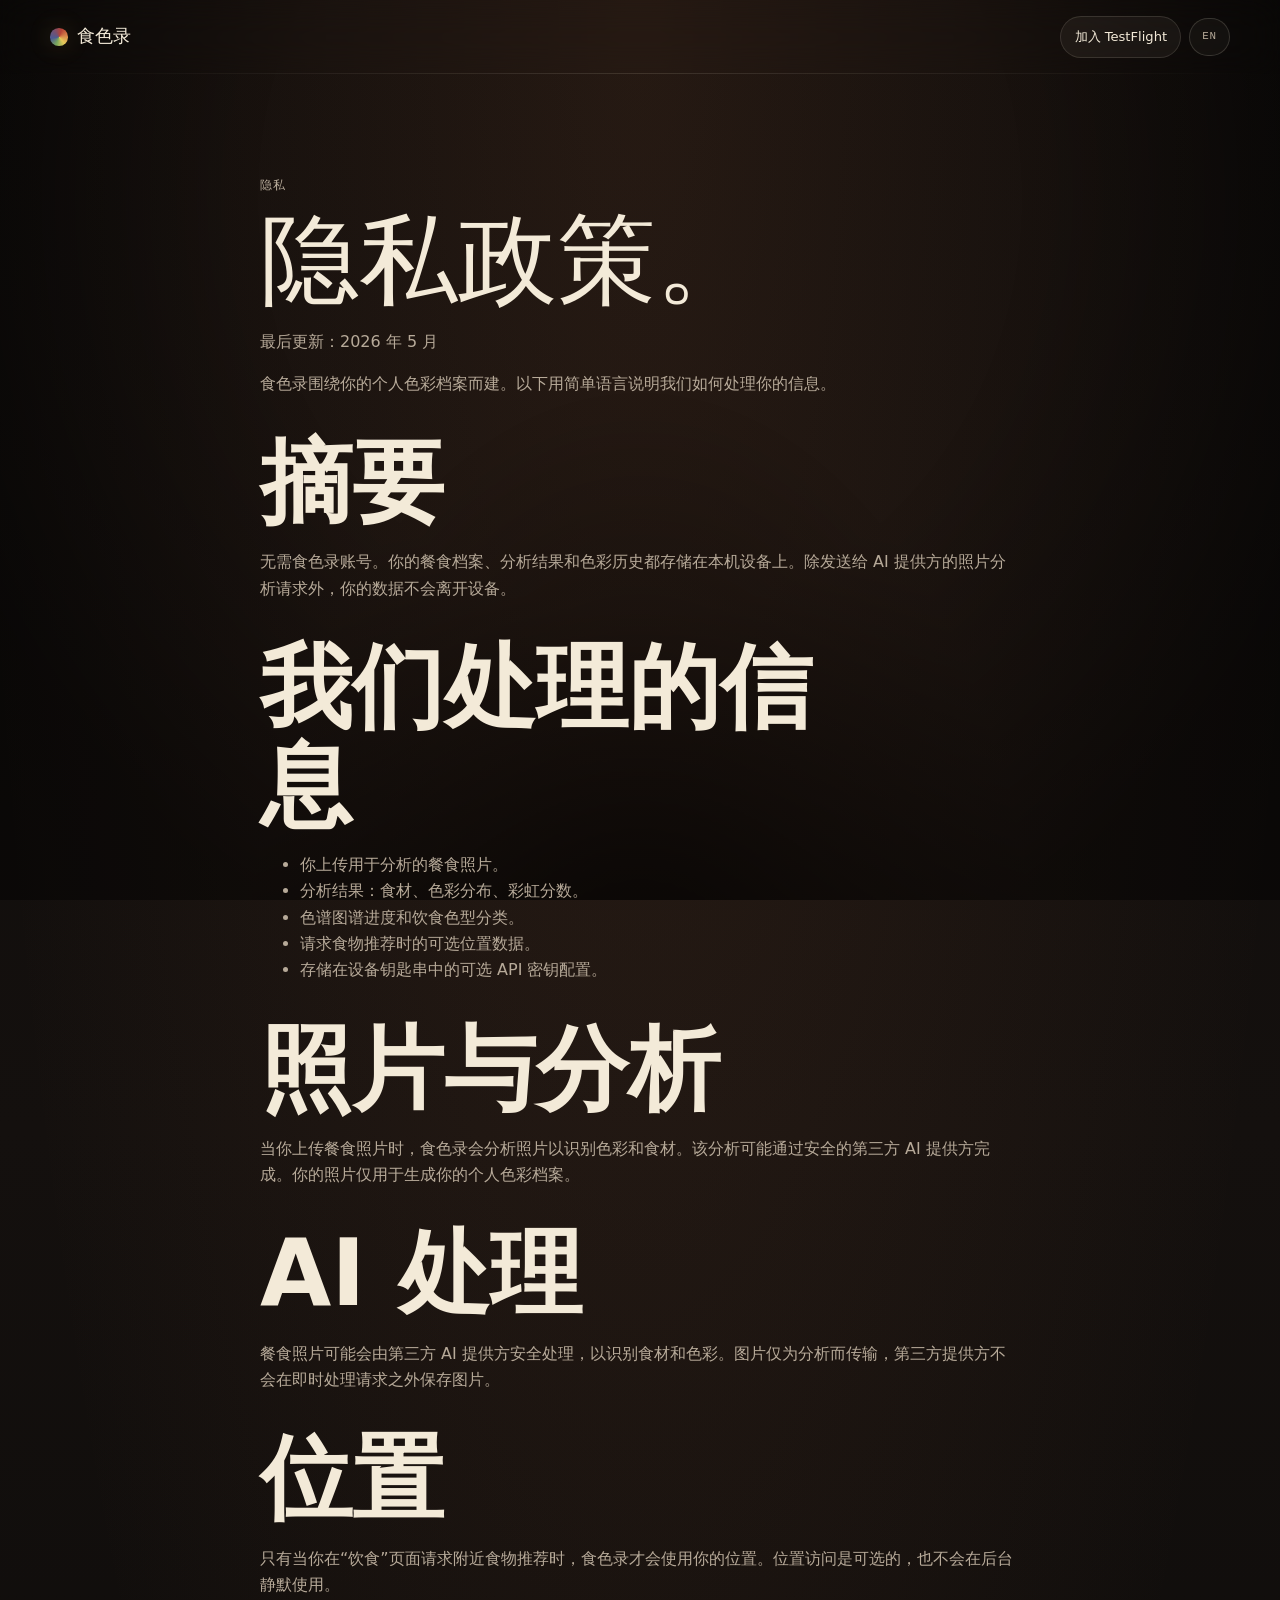
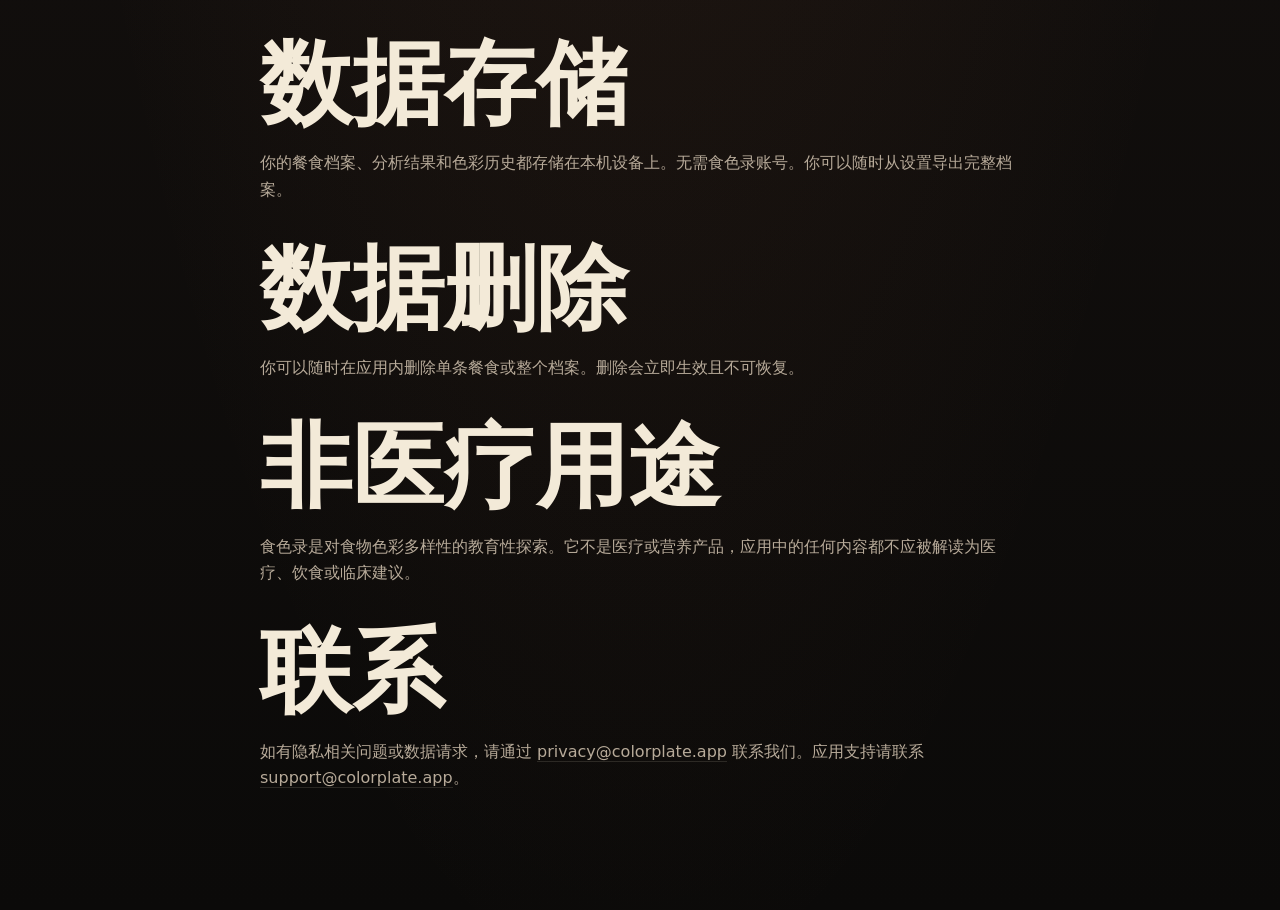
==== commit 181a6548: "Localize ColorPlate landing site" ====
--- a/privacy.html
+++ b/privacy.html
@@ -1,96 +1,79 @@
 <!doctype html>
-<html lang="en">
+<html lang="zh-Hans">
   <head>
     <meta charset="utf-8">
     <meta name="viewport" content="width=device-width, initial-scale=1">
-    <title>Privacy Policy - ColorPlate</title>
+    <title>隐私政策 - 食色录</title>
     <meta name="theme-color" content="#0d0b0a">
     <link rel="stylesheet" href="styles.css">
   </head>
   <body class="legal-page">
-    <header class="site-header" aria-label="Primary">
-      <a class="wordmark" href="index.html" aria-label="ColorPlate home">
+    <header class="site-header" aria-label="主要导航">
+      <a class="wordmark" href="index.html" aria-label="食色录首页">
         <span class="wordmark-mark" aria-hidden="true"></span>
-        ColorPlate
+        食色录
       </a>
-      <nav class="site-nav" aria-label="Sections">
-        <a href="index.html#spectrum">Spectrum</a>
-        <a href="index.html#eat">Eat</a>
-        <a href="index.html#share">Share</a>
-      </nav>
-      <a class="header-cta" href="https://testflight.apple.com/join/rWr4e8p2" target="_blank" rel="noopener">Join TestFlight</a>
+      <div class="header-actions">
+        <a class="header-cta" href="index.html#final-cta">加入 TestFlight</a>
+        <a class="language-toggle" href="index.html" aria-label="返回主页切换语言">EN</a>
+      </div>
     </header>
 
     <main class="legal-main">
-      <p class="eyebrow">Privacy</p>
-      <h1>Privacy Policy.</h1>
-      <p>Last updated: May 2026</p>
+      <p class="eyebrow">隐私</p>
+      <h1>隐私政策。</h1>
+      <p>最后更新：2026 年 5 月</p>
       <p>
-        ColorPlate is built around your personal color archive. This page explains how information is handled when you use the app.
+        食色录围绕你的个人色彩档案而建。以下用简单语言说明我们如何处理你的信息。
       </p>
 
-      <h2>Summary</h2>
+      <h2>摘要</h2>
       <p>
-        ColorPlate does not require an account. Your archive is designed to stay on your device. The app uses selected meal photos to create color and ingredient analysis, and it uses optional permissions only when you choose features that need them.
+        无需食色录账号。你的餐食档案、分析结果和色彩历史都存储在本机设备上。除发送给 AI 提供方的照片分析请求外，你的数据不会离开设备。
       </p>
 
-      <h2>No account required</h2>
+      <h2>我们处理的信息</h2>
+      <ul>
+        <li>你上传用于分析的餐食照片。</li>
+        <li>分析结果：食材、色彩分布、彩虹分数。</li>
+        <li>色谱图谱进度和饮食色型分类。</li>
+        <li>请求食物推荐时的可选位置数据。</li>
+        <li>存储在设备钥匙串中的可选 API 密钥配置。</li>
+      </ul>
+
+      <h2>照片与分析</h2>
       <p>
-        ColorPlate does not require an account to create your archive. Your meal archive, analysis results, and color history are stored locally on your device.
+        当你上传餐食照片时，食色录会分析照片以识别色彩和食材。该分析可能通过安全的第三方 AI 提供方完成。你的照片仅用于生成你的个人色彩档案。
       </p>
 
-      <h2>Information processed by the app</h2>
-      <ul>
-        <li>Meal photos you choose from your library or capture with the camera.</li>
-        <li>Color and ingredient analysis generated from those photos.</li>
-        <li>Meal dates, meal type, saved notes, streaks, scores, and archive artwork generated in the app.</li>
-        <li>Optional location only when you request nearby food discovery.</li>
-        <li>Optional support emails or privacy requests you send to us.</li>
-      </ul>
-
-      <h2>Photos and analysis</h2>
+      <h2>AI 处理</h2>
       <p>
-        When you choose or capture a meal photo, ColorPlate uses it to identify colors and ingredients and create your analysis. Photos are used for this purpose only. ColorPlate does not use your meal photos for advertising or tracking.
+        餐食照片可能会由第三方 AI 提供方安全处理，以识别食材和色彩。图片仅为分析而传输，第三方提供方不会在即时处理请求之外保存图片。
       </p>
 
-      <h2>Optional services</h2>
+      <h2>位置</h2>
       <p>
-        Some analysis may be performed with secure third-party AI providers. If a photo is sent to a provider, it is sent only to generate the requested ColorPlate analysis. If you connect your own AI key, it is stored in the iOS keychain and is not transmitted to ColorPlate servers.
+        只有当你在“饮食”页面请求附近食物推荐时，食色录才会使用你的位置。位置访问是可选的，也不会在后台静默使用。
       </p>
 
-      <h2>Location</h2>
+      <h2>数据存储</h2>
       <p>
-        ColorPlate only uses your location when you request nearby food recommendations from the Eat view. Location access is optional and is not used silently in the background.
+        你的餐食档案、分析结果和色彩历史都存储在本机设备上。无需食色录账号。你可以随时从设置导出完整档案。
       </p>
 
-      <h2>Data retention</h2>
+      <h2>数据删除</h2>
       <p>
-        Your archive remains on your device until you delete entries or remove the app. Support emails and privacy requests are kept only as long as needed to respond, maintain records, and meet legal obligations.
+        你可以随时在应用内删除单条餐食或整个档案。删除会立即生效且不可恢复。
       </p>
 
-      <h2>Your control</h2>
+      <h2>非医疗用途</h2>
       <p>
-        You can delete entries in the app, delete the app to remove locally stored data, and manage camera, photo library, and location permissions in iOS Settings. Since the archive is local, you remain in control of your stored meal history.
+        食色录是对食物色彩多样性的教育性探索。它不是医疗或营养产品，应用中的任何内容都不应被解读为医疗、饮食或临床建议。
       </p>
 
-      <h2>Tracking and advertising</h2>
+      <h2>联系</h2>
       <p>
-        ColorPlate does not sell your data and does not use meal photos or archive history for third-party advertising. If analytics or crash reporting are added in the future, this policy and the App Store privacy details will be updated before release.
-      </p>
-
-      <h2>Children</h2>
-      <p>
-        ColorPlate is not directed to children under 13 and does not knowingly collect personal information from children under 13. If you believe a child has provided personal information, contact us so we can help.
-      </p>
-
-      <h2>Changes</h2>
-      <p>
-        We may update this policy when ColorPlate changes. The current version will be posted here with the latest update date.
-      </p>
-
-      <h2>Contact</h2>
-      <p>
-        For privacy questions or data requests, contact <a href="mailto:privacy@colorplate.app">privacy@colorplate.app</a>. For app support, contact <a href="mailto:support@colorplate.app">support@colorplate.app</a>.
+        如有隐私相关问题或数据请求，请通过 <a href="mailto:privacy@colorplate.app">privacy@colorplate.app</a> 联系我们。应用支持请联系 <a href="mailto:support@colorplate.app">support@colorplate.app</a>。
       </p>
     </main>
   </body>
--- a/styles.css
+++ b/styles.css
@@ -23,6 +23,12 @@
   --max: 1180px;
 }
 
+html[lang="zh-Hans"] {
+  --serif: "Songti SC", "STSong", "Noto Serif CJK SC", "Source Han Serif SC", "Iowan Old Style", serif;
+  --sans: "PingFang SC", "Hiragino Sans GB", "Noto Sans CJK SC", "Microsoft YaHei", ui-sans-serif, system-ui, sans-serif;
+  --mono: "SFMono-Regular", "SF Mono", "PingFang SC", Consolas, monospace;
+}
+
 * {
   box-sizing: border-box;
 }
@@ -132,6 +138,7 @@
 .wordmark,
 .header-cta,
 .button,
+.language-toggle,
 .site-nav a,
 .legal-links a {
   transition: color 180ms ease, border-color 180ms ease, background 180ms ease, transform 180ms ease;
@@ -190,6 +197,14 @@
   transform: scaleX(1);
 }
 
+.header-actions {
+  display: inline-flex;
+  align-items: center;
+  justify-content: flex-end;
+  gap: 0.5rem;
+  min-width: 0;
+}
+
 .header-cta {
   border: 1px solid var(--line);
   border-radius: 999px;
@@ -197,6 +212,31 @@
   font-size: 0.82rem;
   padding: 0.56rem 0.82rem;
   background: rgba(243, 234, 216, 0.05);
+  white-space: nowrap;
+}
+
+.language-toggle {
+  display: inline-grid;
+  place-items: center;
+  min-width: 2.55rem;
+  min-height: 2.35rem;
+  border: 1px solid rgba(243, 234, 216, 0.16);
+  border-radius: 999px;
+  color: var(--stone);
+  background: rgba(243, 234, 216, 0.035);
+  cursor: pointer;
+  font-family: var(--mono);
+  font-size: 0.68rem;
+  letter-spacing: 0.08em;
+  text-transform: uppercase;
+  backdrop-filter: blur(14px);
+}
+
+.language-toggle:hover {
+  border-color: rgba(243, 234, 216, 0.3);
+  color: var(--ivory);
+  background: rgba(243, 234, 216, 0.075);
+  transform: translateY(-1px);
 }
 
 .header-cta:hover,
@@ -218,7 +258,8 @@
 }
 
 .content-section {
-  padding-block: clamp(4.5rem, 10vw, 8rem);
+  padding-top: clamp(4.5rem, 10vw, 8rem);
+  padding-bottom: clamp(4.5rem, 10vw, 8rem);
 }
 
 .hero {
@@ -424,10 +465,22 @@
   font-size: clamp(3.05rem, 6.4vw, 5rem);
 }
 
+html[lang="zh-Hans"] h1 {
+  max-width: 7.6em;
+  font-size: clamp(3.2rem, 6vw, 5.25rem);
+  line-height: 1.04;
+}
+
 h2 {
   max-width: 12ch;
   margin-bottom: 1.1rem;
   font-size: clamp(2.7rem, 8vw, 6.4rem);
+}
+
+html[lang="zh-Hans"] h2 {
+  max-width: 6.8em;
+  font-size: clamp(2.55rem, 7.2vw, 5.8rem);
+  line-height: 1.06;
 }
 
 h3 {
@@ -435,6 +488,10 @@
   font-size: 1.45rem;
   font-weight: 400;
   line-height: 1.15;
+}
+
+html[lang="zh-Hans"] h3 {
+  line-height: 1.22;
 }
 
 .hero-subhead,
@@ -445,6 +502,14 @@
   max-width: 38rem;
   color: var(--stone);
   font-size: clamp(1rem, 1.8vw, 1.18rem);
+}
+
+html[lang="zh-Hans"] .hero-subhead,
+html[lang="zh-Hans"] .section-heading p,
+html[lang="zh-Hans"] .feature-copy p,
+html[lang="zh-Hans"] .privacy-panel p,
+html[lang="zh-Hans"] .final-panel p {
+  line-height: 1.82;
 }
 
 .cta-row {
@@ -555,6 +620,7 @@
 
 .hero-line span {
   display: block;
+  white-space: nowrap;
 }
 
 .plate-sequence {
@@ -1075,7 +1141,7 @@
 }
 
 .feature-section {
-  padding-block: clamp(4.5rem, 10vw, 8rem);
+  padding: clamp(4.5rem, 10vw, 8rem) 0;
   align-items: center;
   border-top: 1px solid rgba(243, 234, 216, 0.08);
 }
@@ -1439,6 +1505,11 @@
   font-size: clamp(3.6rem, 10vw, 7rem);
 }
 
+html[lang="zh-Hans"] .legal-main h1 {
+  max-width: none;
+  font-size: clamp(3.2rem, 9.5vw, 6.2rem);
+}
+
 .legal-main h2 {
   margin-top: 2.3rem;
   font-family: var(--sans);
@@ -1639,15 +1710,44 @@
 @media (max-width: 719px) {
   .site-header {
     padding-inline: 0.75rem;
+    gap: 0.65rem;
   }
 
   .header-cta {
+    min-height: 2.35rem;
     padding-inline: 0.7rem;
+    font-size: 0.76rem;
+  }
+
+  .language-toggle {
+    min-width: 2.32rem;
+    min-height: 2.28rem;
+    font-size: 0.62rem;
+  }
+
+  .wordmark {
+    gap: 0.46rem;
+    font-size: 1rem;
+  }
+
+  .wordmark-mark {
+    width: 0.95rem;
+    height: 0.95rem;
   }
 
   .hero {
     min-height: auto;
     padding-bottom: 5.6rem;
+  }
+
+  html[lang="zh-Hans"] h1 {
+    max-width: 5.8em;
+    font-size: clamp(3rem, 13.2vw, 3.85rem);
+  }
+
+  html[lang="zh-Hans"] h2 {
+    max-width: 6.2em;
+    font-size: clamp(2.42rem, 12vw, 3.7rem);
   }
 
   .hero-visual,
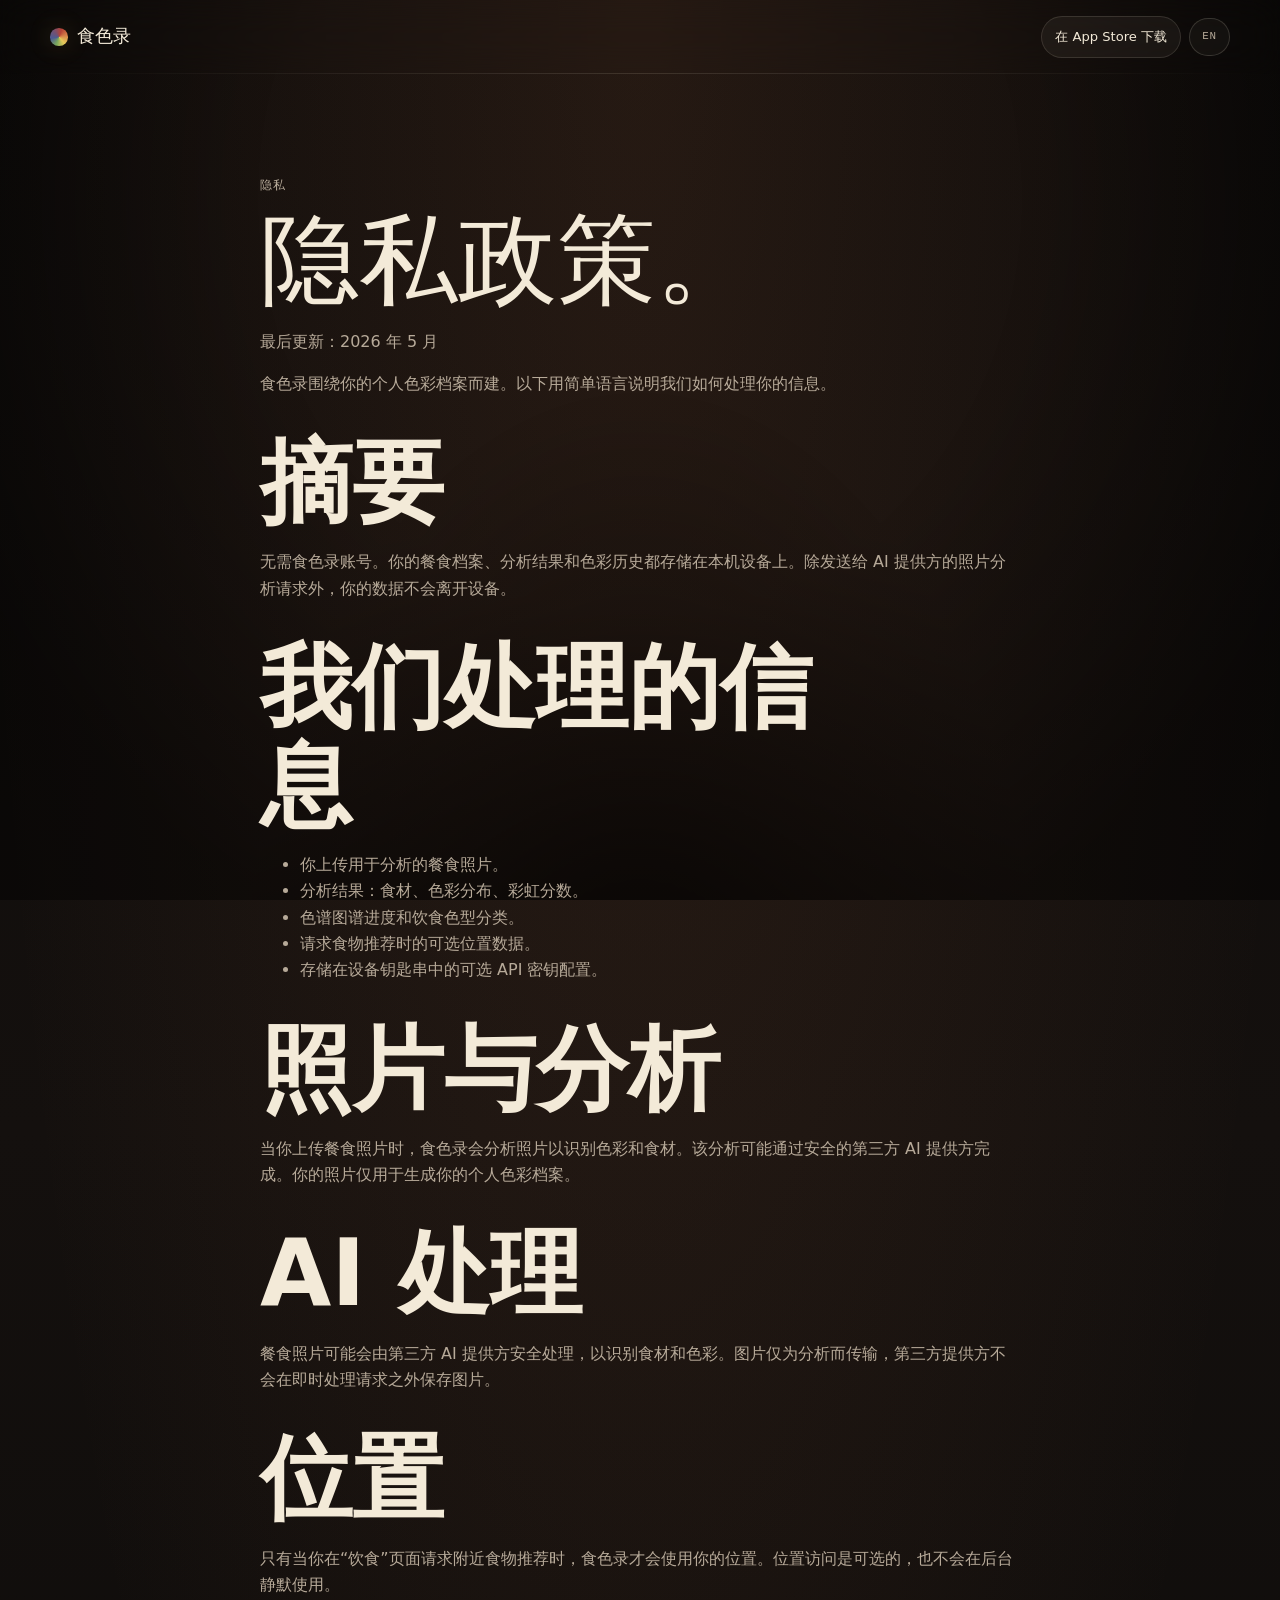
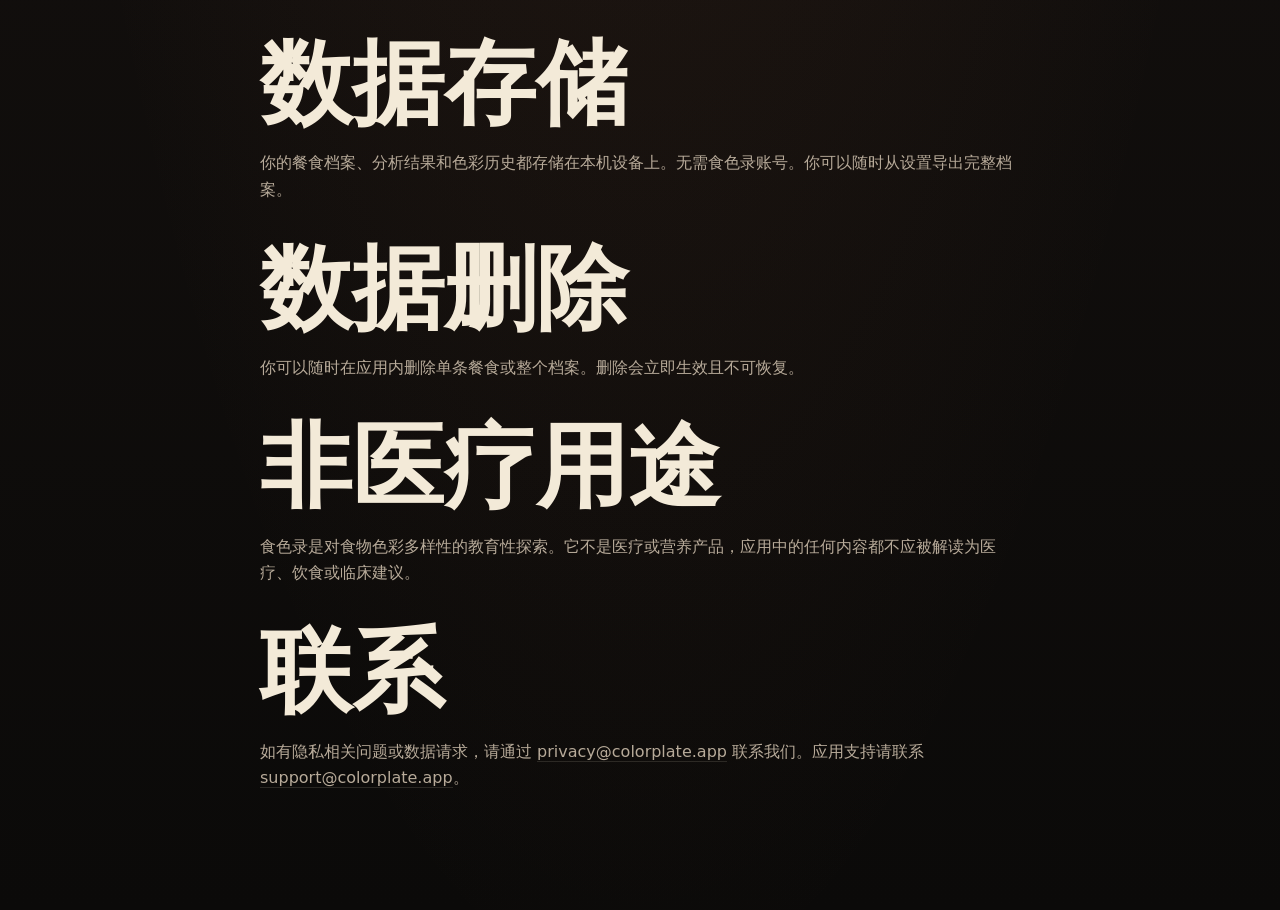
==== commit fc5b47e4: "Update CTAs for App Store launch" ====
--- a/privacy.html
+++ b/privacy.html
@@ -14,7 +14,7 @@
         食色录
       </a>
       <div class="header-actions">
-        <a class="header-cta" href="index.html#final-cta">加入 TestFlight</a>
+        <a class="header-cta" href="https://apps.apple.com/us/app/colorplate/id6779374350" target="_blank" rel="noopener">在 App Store 下载</a>
         <a class="language-toggle" href="index.html" aria-label="返回主页切换语言">EN</a>
       </div>
     </header>
